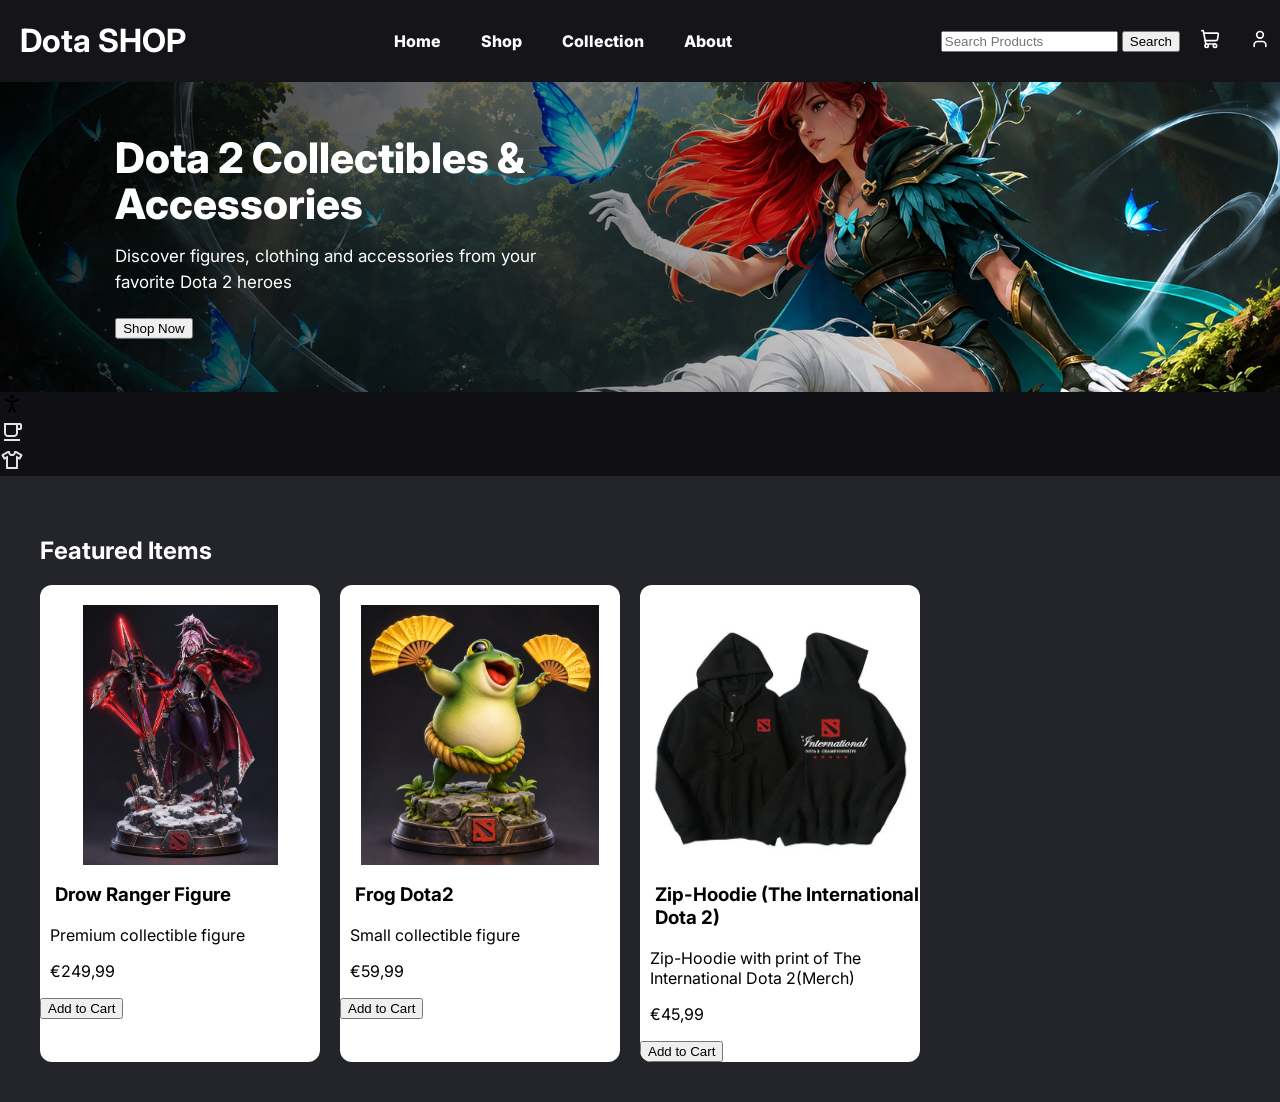
==== index.html @ 765a8b44 "Update Wallpaper, hover, gradient css" ====
<!doctype html>
<html lang="en">
  <head>
    <meta charset="UTF-8" />
    <meta name="viewport" content="width=device-width, initial-scale=1.0" />
    <link rel="stylesheet" href="./style/style.css">
    <title>Dota SHOP</title>
  </head>

  <body>
    <header class="header">
      <h1 class="head-text"><a href="index.html">Dota SHOP</a></h1>
      <nav class="navigation">
        <ul class="nav-list">
          <li class="style_list"><a href="">Home</a></li>
          <li class="style_list"><a href="./shop.html">Shop</a></li>
          <li class="style_list"><a href="">Collection</a></li>
          <li class="style_list"><a href="">About</a></li>
        </ul>
      </nav>
      <div class="header-actions">
        <form class="search-form" role="search">
          <input
            class="search_field"
            type="search"
            placeholder="Search Products"
            aria-label="Search Products"
          />
          <button class="search" type="submit">Search</button>
        </form>
        <a class="" href="basket.html">
          <img
            class="basket"
            src="./icons/index1/shopping-cart.svg"
            alt="icon of basket"
          />
        </a>
        <a class="" href="user.html">
          <img
            class="account"
            src="./icons/index1/user.svg"
            alt="icon of account icon "
          />
        </a>
      </div>
    </header>
    <main class="main">
      <section class="hero">
        <div class="hero-content">
          <h2 class="content-text"> Dota 2 Collectibles & Accessories</h2>
          <p>
            Discover figures, clothing and accessories from your favorite Dota 2
            heroes
          </p>
          <button class = "shop-button" type="button">Shop Now</button>
        </div>
        <div class="hero-image">
          <img src="./images/main_walpaper.png" alt="wallpaper-image" />
        </div>
      </section>
      <section class = "categories"> 
        <div class = "figures">
            <img src = "./icons/index1/figur.svg" alt = "icon of figures">
        </div>
        <div class = "accessories">
            <img src = "./icons/index1/accessories.svg" alt = "icon of accessories">

        </div>
        <div class = "clothing">
            <img src = "./icons/index1/clothing.svg" alt = "icon of clothing">

        </div>
      </section>
      <section class = "featured">
        <h2 >Featured Items</h2>
        <div class = "products-container">
            <article class="products-card drow-ranger">
                <img src="./images/drow_ranger.png" alt="Drow-ranger">
                <div class="products-info">
                    <h3>Drow Ranger Figure</h3>
                    <p>Premium collectible figure</p>
                    <p class = "price">€249,99</p>
                    <button type = "button">Add to Cart </button>
                </div>
            </article>
            <article class="products-card frog">
                <img src="./images/frog.png" alt="frog">
                <div class="products-info">
                    <h3>Frog Dota2</h3>
                    <p>Small collectible figure</p>
                    <p class="price">€59,99</p>
                    <button type="button">Add to Cart</button>
                </div>
            </article>
            <article class="products-card hoodie ">
                <img src="./images/hoodie.jpg" alt="hoodie"> 
                <div class = "products-info">
                    <h3>Zip-Hoodie (The International Dota 2)</h3>
                    <p>Zip-Hoodie with print of The International Dota 2(Merch)</p>
                    <p class = "price">€45,99</p>
                    <button type="button">Add to Cart</button>
                </div>   
            </article>
        </div>
        
        
      </section>
    </main>
    <footer class="footer"></footer>
  </body>
</html>
---- style/style.css ----
@import url('https://fonts.googleapis.com/css2?family=Inter:ital,opsz,wght@0,14..32,100..900;1,14..32,100..900&display=swap');

* {
    box-sizing: border-box;
}
html, body{
    margin:0;
    padding: 0;
    width: 100%;
}

body{
    background-color: #101014;
    color: white;
    font-family: 'Inter', sans-serif;
}

.basket{
    width: 30px;
    height: 30px;
    filter: invert(1);
    padding-right: 10px;
 


}
.account{
    width: 30px;
    height: 30px;
    filter: invert(1);
    padding-right: 10px;
     
}

.head-text a{
    color:white;
    font-family: 'Inter', sans-serif;
    font: weight 700;
    padding-left: 20px;
    text-decoration: none;
}



.header{
    display: flex;
    justify-content: space-between;
    align-items: center;
    gap:15px 40px;
    background-color: #151519;
    
}
.nav-list{
    padding-top: 15px;
    display: flex;
    gap:40px;
    list-style: none;
    padding: 0;
    margin:0;
    
}

.nav-list a{
    color:white;
    text-decoration: none;
    font-family: 'Inter';
    font-weight: 800;
}

.header-actions{
    display: flex;
    gap: 20px;
    align-items: center;
    
}

.hero{
    position: relative;
    height: 310px;
    overflow:hidden;
    background-color: #151519;

}
.hero-image{
    width: 100%;
    height: 100%;

}
.hero-image img{
    width: 100%;
    height: 100%;
    object-fit: cover;
    object-position: center 30%;
}
.hero-content{
    position: absolute;
    top: 50%;
    left: 9%;
    transform: translateY(-50%);
    z-index: 2;
    max-width: 480px;
    color:white
}

.hero::before{
    content: "";
    position: absolute;
    inset:0;
    background: linear-gradient(90deg,rgba(0,0,0,0.85) 0%, rgba(0,0,0,0.45) 45%, transparent 80%);
    z-index: 1;
    pointer-events: none;
}
.hero-content h2 {
    font-family: 'Inter', sans-serif;
    font-size: 42px;
    font-weight: 800;
    line-height: 1.1;
    margin: 0 0 15px;
}
.hero-content p{
    font-family: 'Inter', sans-serif;
    font-size: 17px;
    line-height: 1.5;
    color: white;
    margin-bottom: 22px;
}


.featured{
    padding: 40px;

}
.products-card{
    width:280px;
    background-color: white;
    border-radius: 12px;
    
    overflow:hidden;
    
}
.products-card img{
    padding-top: 20px ;
    display: block;
    width: 100%;
    height:280px;
    object-fit: contain;
}

.products-container{
    display:flex;
    gap:20px;
    flex-wrap: wrap;
  
}




.products-info h3{
    color:black;
    font-family: 'Inter', sans-serif;
    padding-left: 15px
    
}

.products-info p{
    color:black;
    font-family: 'Inter', sans-serif;
    padding-left: 10px;

}

.featured{
    background-color: #24242b;
}

.featured h2{
    font-family: 'Inter', sans-serif;
    color: white;

}
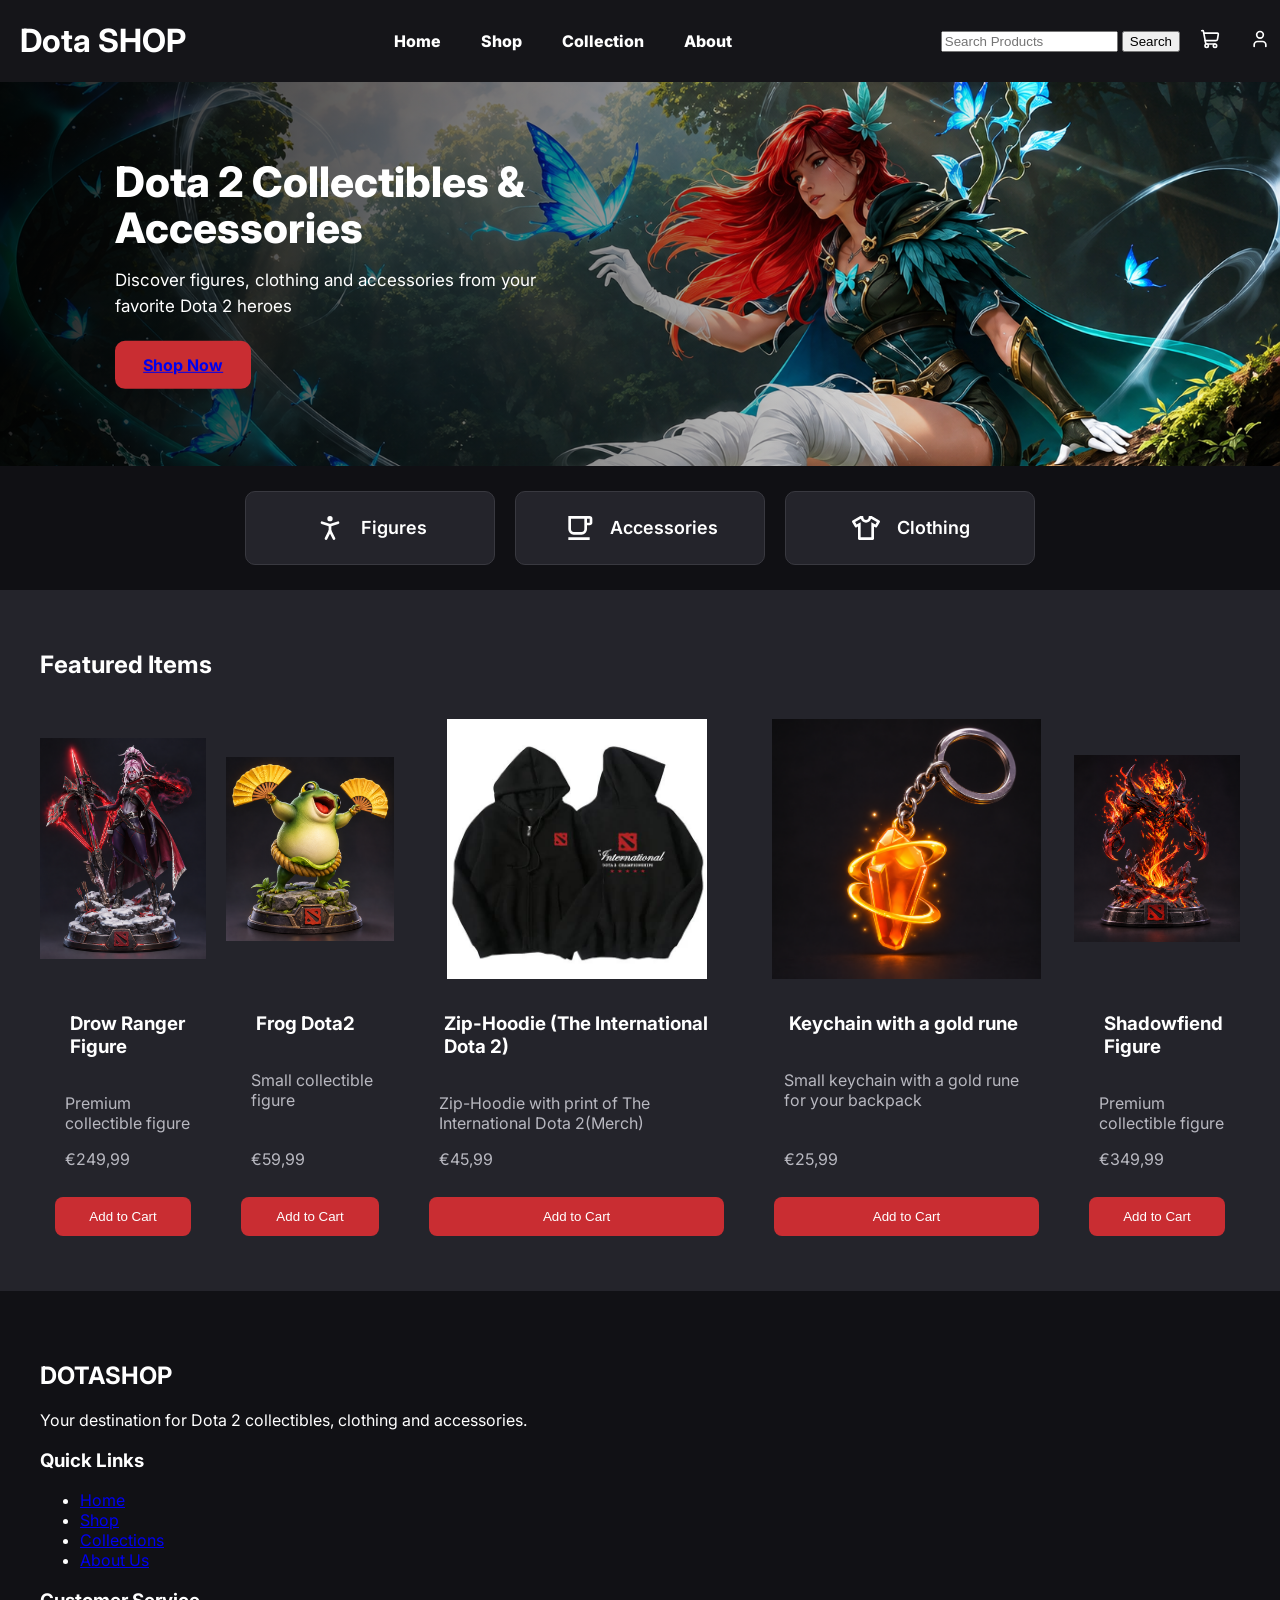
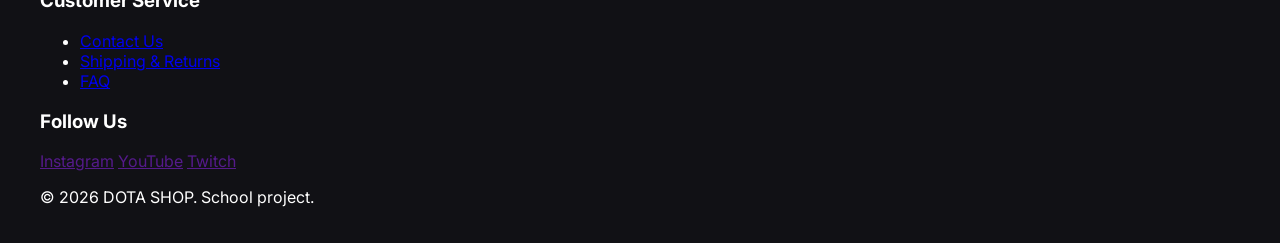
==== commit 9c19a8a2: "Update footer, 2 new products, style" ====
--- a/index.html
+++ b/index.html
@@ -52,7 +52,7 @@
             Discover figures, clothing and accessories from your favorite Dota 2
             heroes
           </p>
-          <button class = "shop-button" type="button">Shop Now</button>
+          <button class = "shop-button" type="button"><a href="./shop.html">Shop Now</a></button>
         </div>
         <div class="hero-image">
           <img src="./images/main_walpaper.png" alt="wallpaper-image" />
@@ -61,14 +61,16 @@
       <section class = "categories"> 
         <div class = "figures">
             <img src = "./icons/index1/figur.svg" alt = "icon of figures">
+            <span>Figures</span>
         </div>
         <div class = "accessories">
             <img src = "./icons/index1/accessories.svg" alt = "icon of accessories">
+            <span>Accessories</span>
 
         </div>
         <div class = "clothing">
             <img src = "./icons/index1/clothing.svg" alt = "icon of clothing">
-
+            <span>Clothing</span>
         </div>
       </section>
       <section class = "featured">
@@ -101,11 +103,65 @@
                     <button type="button">Add to Cart</button>
                 </div>   
             </article>
+            <article class="products-card keychain">
+              <img src="./images/gold_keycharm.png" alt="gold">
+              <div class="products-info">
+                <h3>Keychain with a gold rune</h3>
+                <p>Small keychain with a gold rune for your backpack</p>
+                <p class="price">€25,99</p>
+                <button type = "button">Add to Cart</button>
+              </div>
+            </article>
+            <article class = "products-card shadow_fiend">
+               <img src="./images/shadow_fiend.png" alt="shadow_fiend">
+            <div class = "products-info">
+              <h3>Shadowfiend Figure</h3>
+              <p>Premium collectible figure</p>
+              <p class="price">€349,99</p>
+              <button type = "button">Add to Cart</button>
+            </div>
+            </article>
         </div>
-        
-        
       </section>
     </main>
-    <footer class="footer"></footer>
+    <footer class="footer">
+      <div class="footer-container">
+        <div class="footer-brand">
+          <h2>DOTA<span>SHOP</span></h2>
+          <p> Your destination for Dota 2 collectibles,
+            clothing and accessories.
+          </p>
+        </div>
+        <div class="footer-links">
+          <h3>Quick Links</h3>
+          <ul>
+            <li><a href="./index.html">Home</a></li>
+            <li><a href="./shop.html">Shop</a></li>
+            <li><a href="./collection.html">Collections</a></li>
+            <li><a href="./about.html">About Us</a></li>
+          </ul>
+        </div>
+        <div class="footer-service">
+          <h3>Customer Service</h3>
+          <ul>
+            <li><a href="./contact.html">Contact Us</a></li>
+            <li><a href="./shipping.html">Shipping & Returns</a></li>
+            <li><a href="./faq.html">FAQ</a></li>
+          </ul>
+        </div>
+        <div class="footer-social">
+          <h3>Follow Us</h3>
+          <div class="social-icons">
+            <a href="" arial-label="Instagram">Instagram</a>
+            <a href="" aria-label="YouTube">YouTube</a>
+            <a href="" aria-label="Twitch">Twitch</a>
+          </div>
+        </div>
+      </div>
+      <div class="footer-bottom">
+        <p>© 2026 DOTA SHOP. School project.</p>
+
+      </div>
+    </footer>
   </body>
 </html>
--- a/style/style.css
+++ b/style/style.css
@@ -36,7 +36,7 @@
 .head-text a{
     color:white;
     font-family: 'Inter', sans-serif;
-    font: weight 700;
+    font-weight: 700;
     padding-left: 20px;
     text-decoration: none;
 }
@@ -75,9 +75,39 @@
     
 }
 
+.shop-button{
+    display: inline-flex;
+    align-items: center;
+    justify-content: center;
+    gap:15px;
+    padding: 14px 28px;
+    background-color: #c92d32;
+    color: white;
+    text-decoration: none;
+    font-family: 'Inter', sans-serif;
+    font-size: 16px;
+    font-weight: 700;
+    border: none;
+    border-radius: 10px;
+    cursor: pointer;
+    transition: background-color 0.3s ease, transform 0.3s ease, box-shadow 0.3s ease;
+}
+.shop-button:hover{
+    background-color: #e43c42;
+    transform: translate(-3px);
+    box-shadow: 0 6px 20px rgba(201,45,50,0.4);
+}
+.shop-button:active{
+    transform: translate(0);
+}
+.shop-button:focus-visible{
+    outline: 2px solid white;
+    outline-offset: 4px;
+}
+
 .hero{
     position: relative;
-    height: 310px;
+    height: clamp(310px, 30vw, 500px);
     overflow:hidden;
     background-color: #151519;
 
@@ -91,7 +121,7 @@
     width: 100%;
     height: 100%;
     object-fit: cover;
-    object-position: center 30%;
+    object-position: center 20%;
 }
 .hero-content{
     position: absolute;
@@ -127,17 +157,34 @@
 }
 
 
-.featured{
-    padding: 40px;
-
-}
+
 .products-card{
-    width:280px;
-    background-color: white;
-    border-radius: 12px;
-    
-    overflow:hidden;
-    
+    display: flex;
+    flex-direction: column;
+    
+}
+.products-info {
+    display: flex;
+    flex-direction: column;
+    flex:1;
+    padding:15px;
+}
+.products-info .price {
+    margin-top: auto;
+}
+
+.products-info button{
+    background-color: #c92d32;
+    color: white;
+    border:none;
+    border-radius: 8px;
+    padding: 12px;
+    cursor: pointer;
+    margin-top: 12px;
+}
+
+.products-info button:hover{
+    background-color: #e43c42;
 }
 .products-card img{
     padding-top: 20px ;
@@ -149,30 +196,86 @@
 
 .products-container{
     display:flex;
+    grid-template-columns: repeat(5, minmax(0,1fr));
     gap:20px;
-    flex-wrap: wrap;
-  
-}
-
+}
+
+@media (max-width:1100px){
+    .products-container {
+        grid-template-columns: repeat(3, minmax(0,1fr));
+    }
+}
+
+@media (max-width: 650px){
+    .products-container {
+        grid-template-columns: repeat(1, minmax(0,1fr));
+    }
+}
+
+
+.categories{
+    display: flex;
+    justify-content: center;
+    gap: 20px;
+    padding: 25px 40px;
+    background-color: #101014;
+}
+
+.categories > div {
+    display: flex;
+    align-items: center;
+    justify-content: center;
+    gap: 15px;
+    width: 250px;
+    padding: 20px;
+    background-color: #24242b;
+    border: 1px solid #393940;
+    border-radius: 10px;
+
+    transition: border-color 0.3s ease;
+
+}
+.categories > div:hover{
+    border-color: #c92d32;
+}
+
+.categories img {
+    width: 32px;
+    height: 32px;
+    filter: brightness(0) invert(1);
+}
+
+.categories span {
+    color: white;
+    font-size: 18px;
+    font-weight: 600;
+}
 
 
 
 .products-info h3{
-    color:black;
+    color:white;
     font-family: 'Inter', sans-serif;
     padding-left: 15px
     
 }
 
 .products-info p{
-    color:black;
+    color:#b8b8c0;
     font-family: 'Inter', sans-serif;
     padding-left: 10px;
+
+}
+.products-info price{
+    color: white;
+    font-size: 20px;
+    font-weight:700;
 
 }
 
 .featured{
     background-color: #24242b;
+    padding: 40px;
 }
 
 .featured h2{
@@ -181,3 +284,10 @@
 
 }
 
+.footer{
+    background-color: #111115;
+    color: white;
+    padding: 50px 40px 20px;
+    border-radius: 1px solid #393940;
+}
+
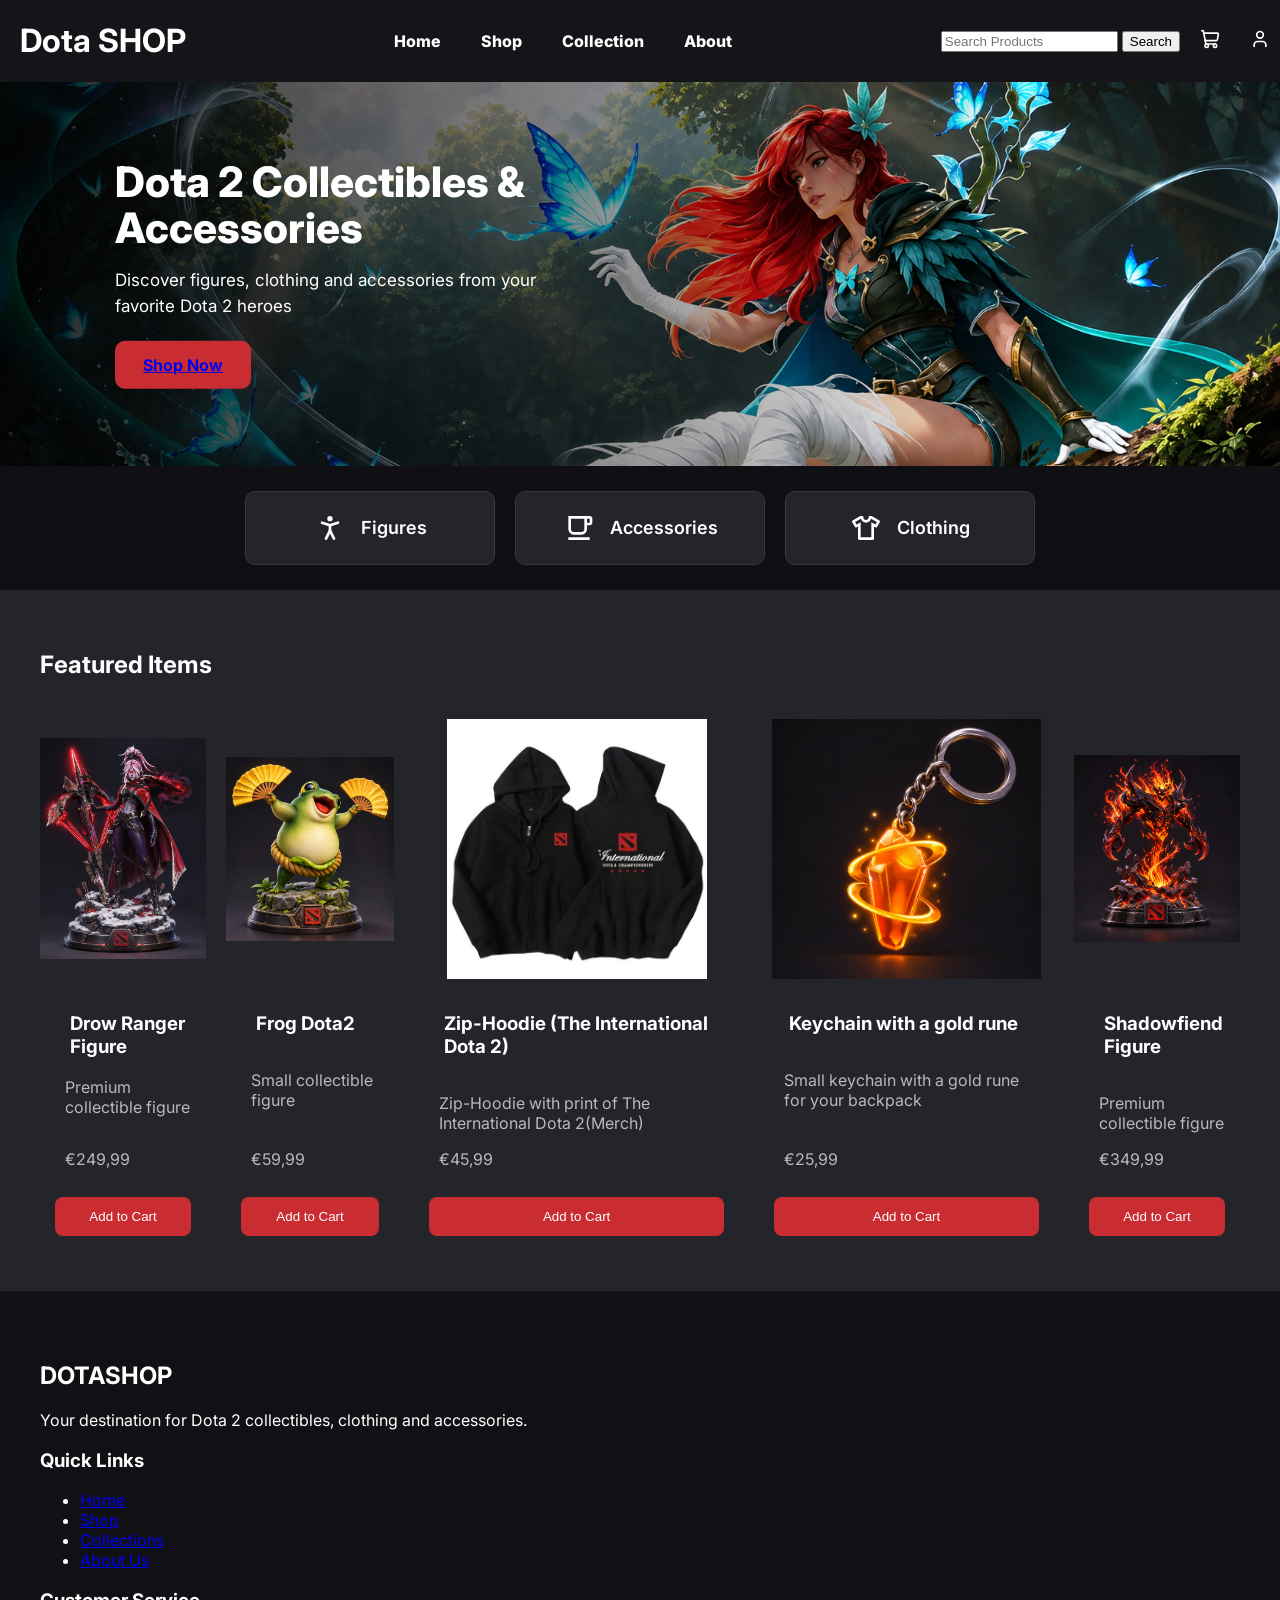
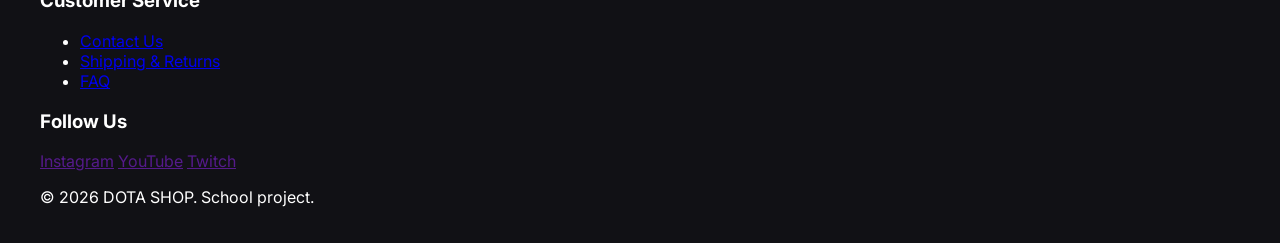
==== commit ad471f7a: "update Drow rangers page with order details" ====
--- a/index.html
+++ b/index.html
@@ -6,7 +6,6 @@
     <link rel="stylesheet" href="./style/style.css">
     <title>Dota SHOP</title>
   </head>
-
   <body>
     <header class="header">
       <h1 class="head-text"><a href="index.html">Dota SHOP</a></h1>
@@ -78,10 +77,12 @@
         <div class = "products-container">
             <article class="products-card drow-ranger">
                 <img src="./images/drow_ranger.png" alt="Drow-ranger">
+                <a href ="./products.html" class = "products-link">
                 <div class="products-info">
                     <h3>Drow Ranger Figure</h3>
                     <p>Premium collectible figure</p>
-                    <p class = "price">€249,99</p>
+                    </a>
+                    <p class = "price">€249,99</p>          
                     <button type = "button">Add to Cart </button>
                 </div>
             </article>
@@ -155,7 +156,6 @@
             <a href="" arial-label="Instagram">Instagram</a>
             <a href="" aria-label="YouTube">YouTube</a>
             <a href="" aria-label="Twitch">Twitch</a>
-          </div>
         </div>
       </div>
       <div class="footer-bottom">
--- a/style/style.css
+++ b/style/style.css
@@ -74,6 +74,7 @@
     align-items: center;
     
 }
+
 
 .shop-button{
     display: inline-flex;
@@ -272,6 +273,15 @@
     font-weight:700;
 
 }
+.products-link{
+    text-decoration: none;
+    color:inherit;
+
+}
+
+.products-link:hover h3{
+    color:#c92d32;
+}
 
 .featured{
     background-color: #24242b;
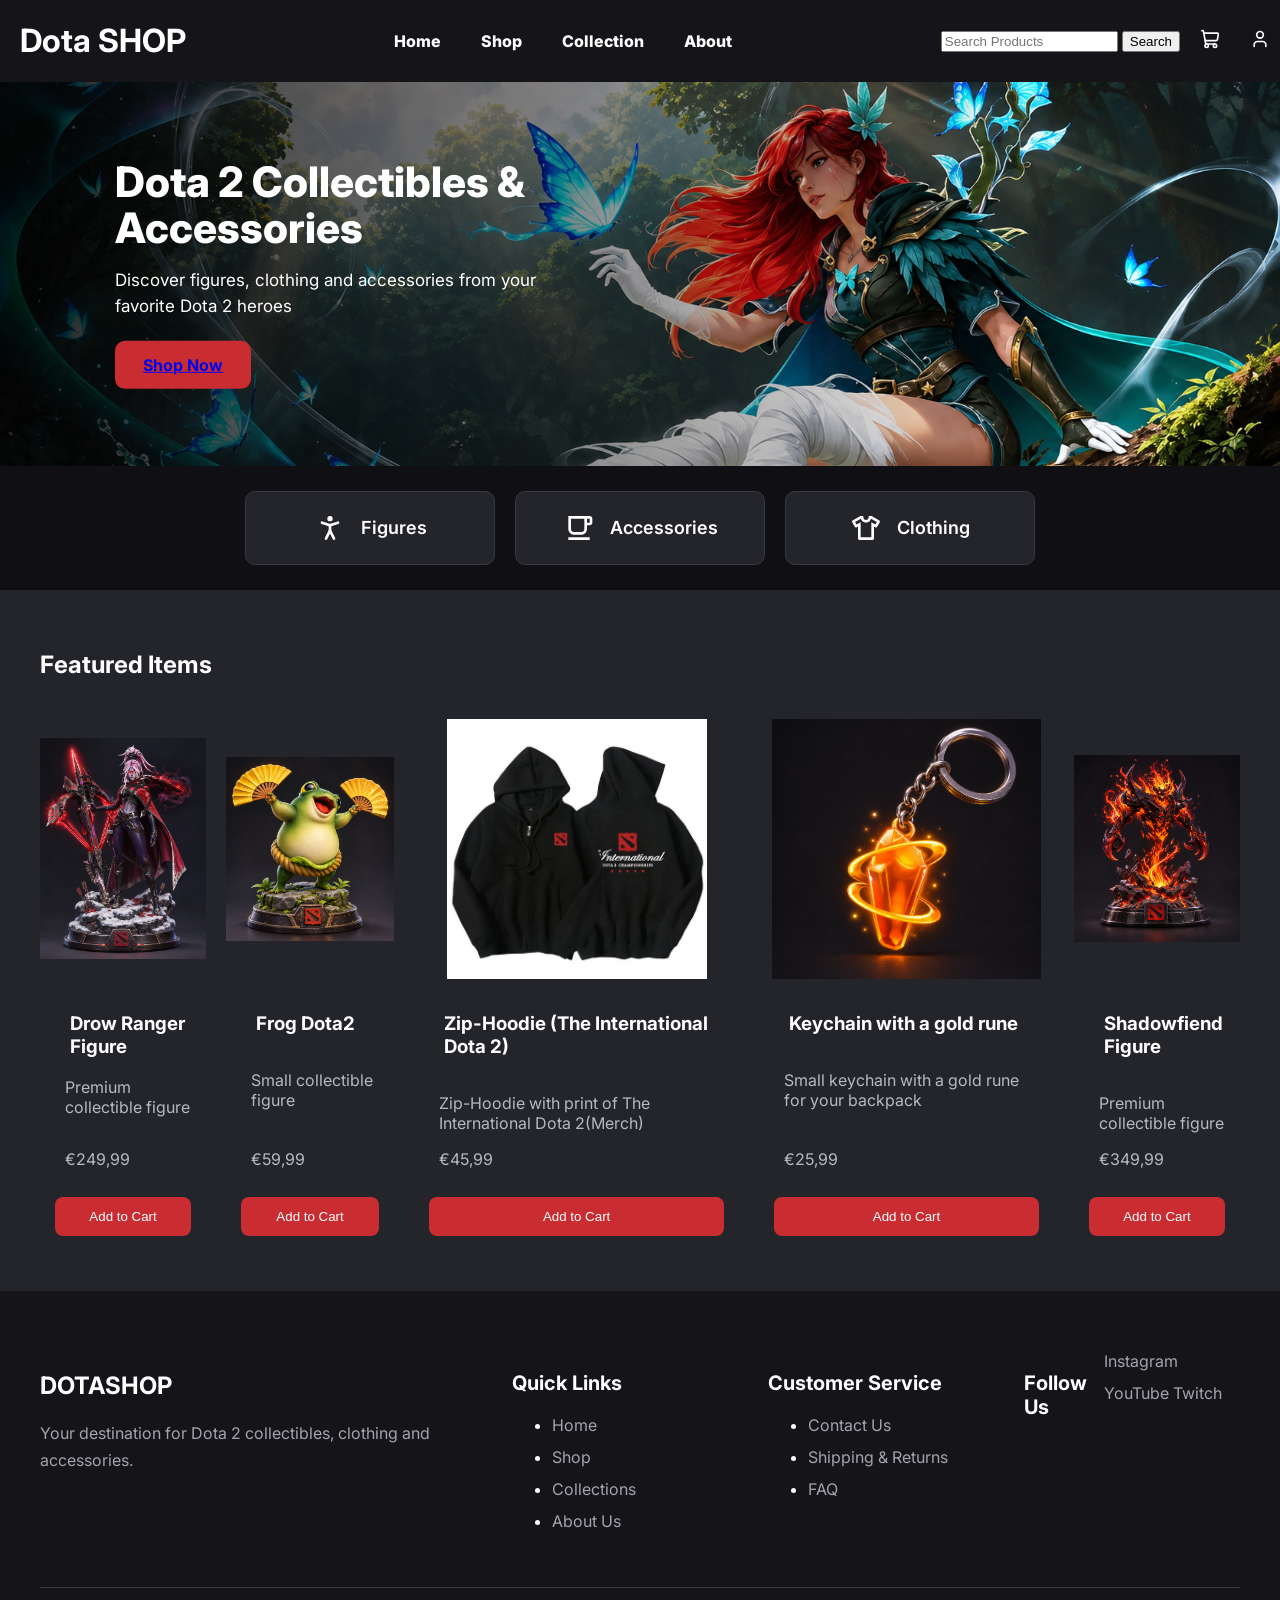
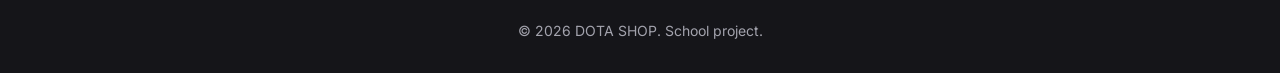
==== commit 4c60314b: "Update Product and  Footer Styles" ====
--- a/index.html
+++ b/index.html
@@ -158,6 +158,7 @@
             <a href="" aria-label="Twitch">Twitch</a>
         </div>
       </div>
+      </div>
       <div class="footer-bottom">
         <p>© 2026 DOTA SHOP. School project.</p>
 
--- a/style/style.css
+++ b/style/style.css
@@ -294,10 +294,71 @@
 
 }
 
-.footer{
-    background-color: #111115;
-    color: white;
-    padding: 50px 40px 20px;
-    border-radius: 1px solid #393940;
-}
-
+
+footer {
+    background-color: #151519;
+    padding:60px 40px 20px;
+    color: white;
+
+}
+.footer-container{
+    display: grid;
+    grid-template-columns: 2fr 1fr 1fr 1fr;
+    gap: 40px;
+    max-width: 1200px;
+    margin: 0 auto;
+}
+
+.footer-container h3{
+    font-size: 20px;
+    margin-bottom: 20px;
+}
+.footer-container p{
+    color: #a3a3ad;
+    line-height: 1.7;
+}
+.footer-container a{
+    display: block;
+    color: #a3a3ad;
+    text-decoration: none;
+    margin-bottom: 12px;
+    transition: color 0.3s ease;
+
+}
+.footer-container a:hover{
+    color: #c92d32;
+}
+.footer-social{
+    display: flex;
+    gap:15px;
+}
+
+.footer-social a {
+    display: inline-flex;
+    align-items: center;
+    justify-content: center;
+}
+
+.footer-bottom{
+    border-top: 1px solid #393940;
+    margin-top: 40px;
+    padding-top: 20px;
+    text-align: center;
+    color: #a3a3ad;
+    font-size: 14px;
+}
+
+@media (max-width: 900px){
+    .footer-container{
+        grid-template-columns: repeat(2, 1fr);
+    }
+}
+
+@media (max-width: 600px){
+    .footer-container{
+        grid-template-columns: 1fr;
+    }
+    footer{
+        padding:40px 20px 20px;
+    }
+}
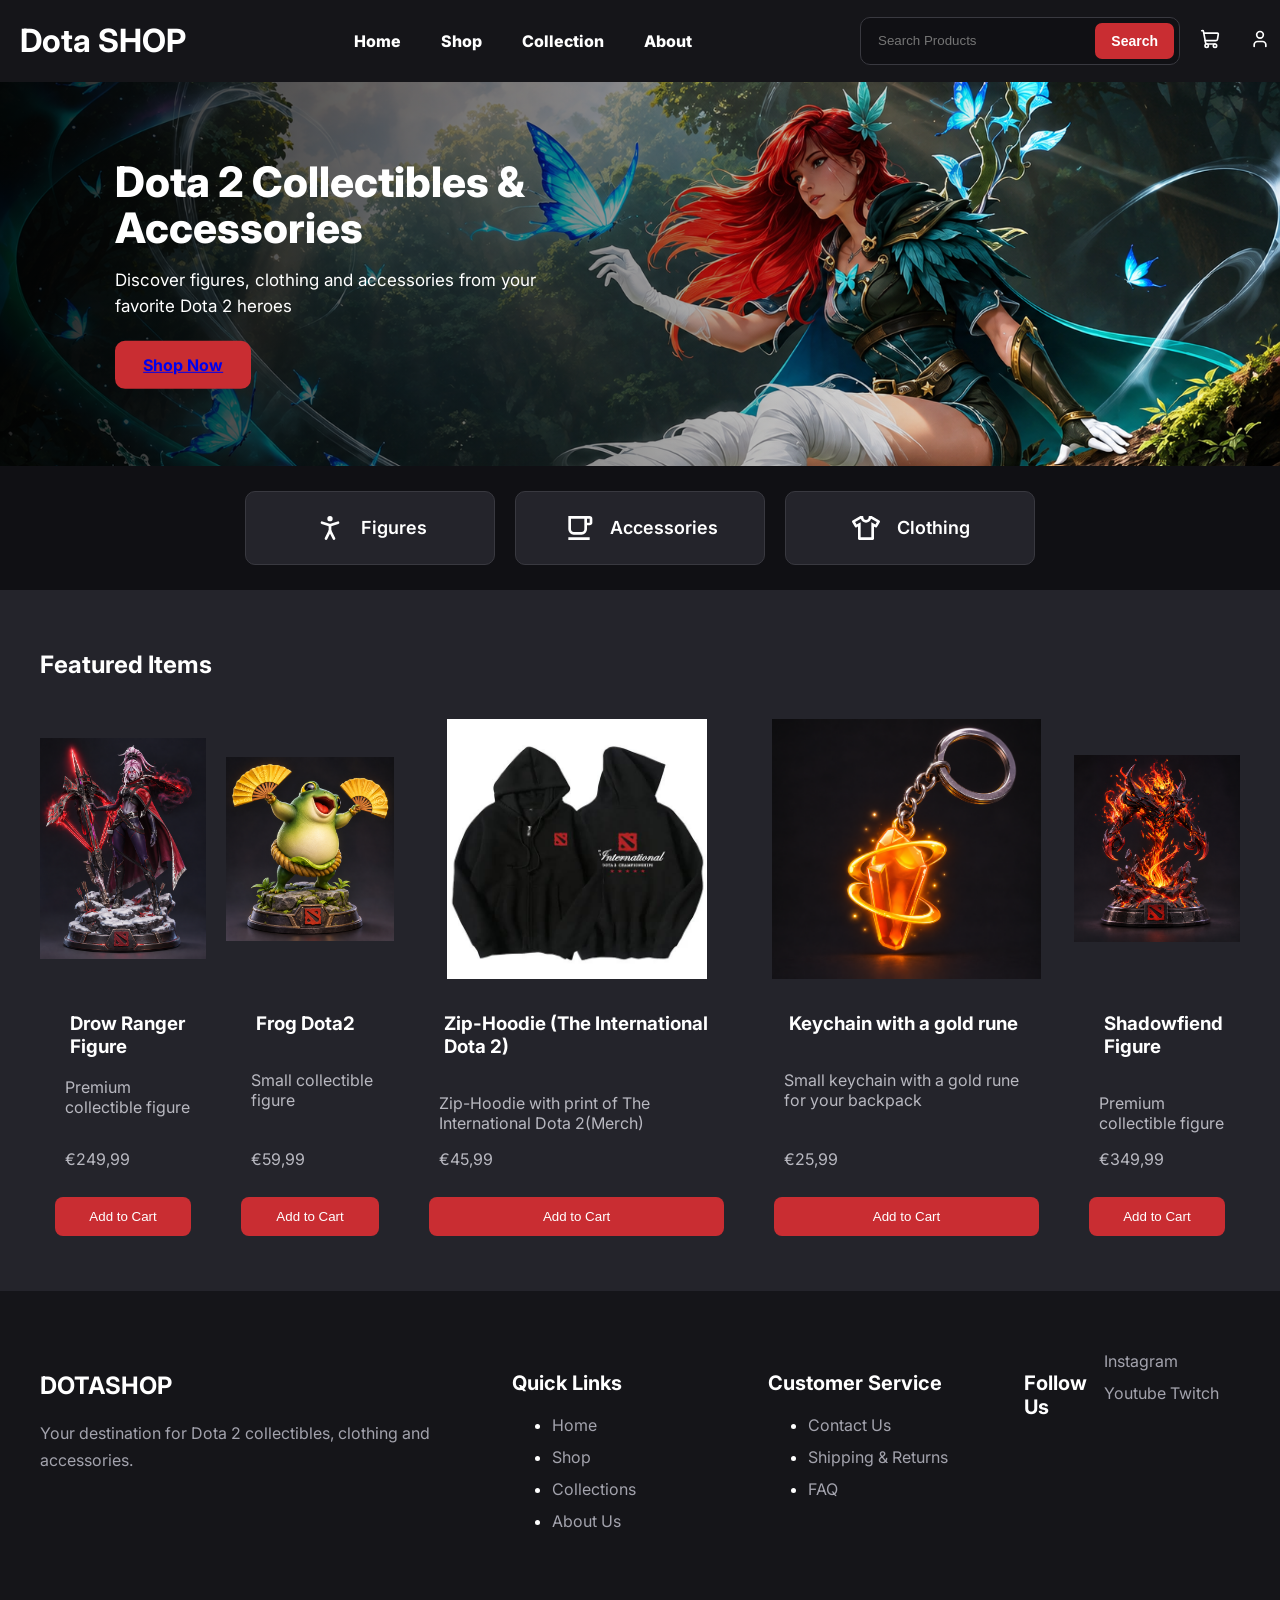
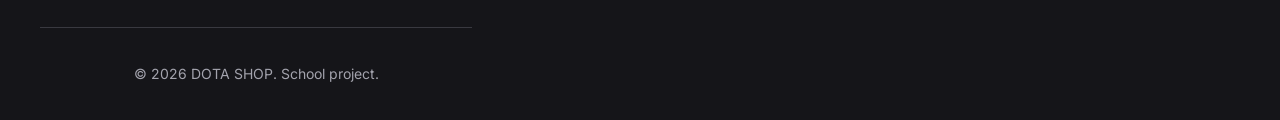
==== commit 5c278ae1: "update Styles of search bar and button" ====
--- a/index.html
+++ b/index.html
@@ -153,15 +153,14 @@
         <div class="footer-social">
           <h3>Follow Us</h3>
           <div class="social-icons">
-            <a href="" arial-label="Instagram">Instagram</a>
-            <a href="" aria-label="YouTube">YouTube</a>
-            <a href="" aria-label="Twitch">Twitch</a>
-        </div>
+            <a href="">Instagram</a>
+            <a href="">Youtube</a>
+            <a href="">Twitch</a>
+          
       </div>
       </div>
       <div class="footer-bottom">
         <p>© 2026 DOTA SHOP. School project.</p>
-
       </div>
     </footer>
   </body>
--- a/style/style.css
+++ b/style/style.css
@@ -73,6 +73,52 @@
     gap: 20px;
     align-items: center;
     
+}
+
+
+.search-form{
+    display: flex;
+    align-items: center;
+    gap:10px;
+    width:320px;
+    padding: 5px;
+    background-color: #101014;
+    border: 1px solid #393940;
+    border-radius: 10px;
+    transition: border-color 0.3s ease;
+}
+
+.search_field{
+    flex:1;
+    min-width: 0;
+    padding: 10px 12px;
+    background-color: transparent;
+    border:none;
+    outline: none;
+}
+.search{
+    padding: 10px 16px;
+    background-color: #c92d32;
+    color:white;
+    border:none;
+    border-radius: 7px;
+    font-size: 14px;
+    font-weight: 600;
+    cursor: pointer;
+    transition: background-color 0.3s ease;
+    
+}
+.search:hover{
+    background-color: #e43c42;
+}
+.search-form:focus-within{
+    border-color: #c92d32
+
+}
+@media(max-width:900px){
+    .search-form{
+        width:240px;
+    }
 }
 
 
@@ -333,6 +379,8 @@
     gap:15px;
 }
 
+
+
 .footer-social a {
     display: inline-flex;
     align-items: center;
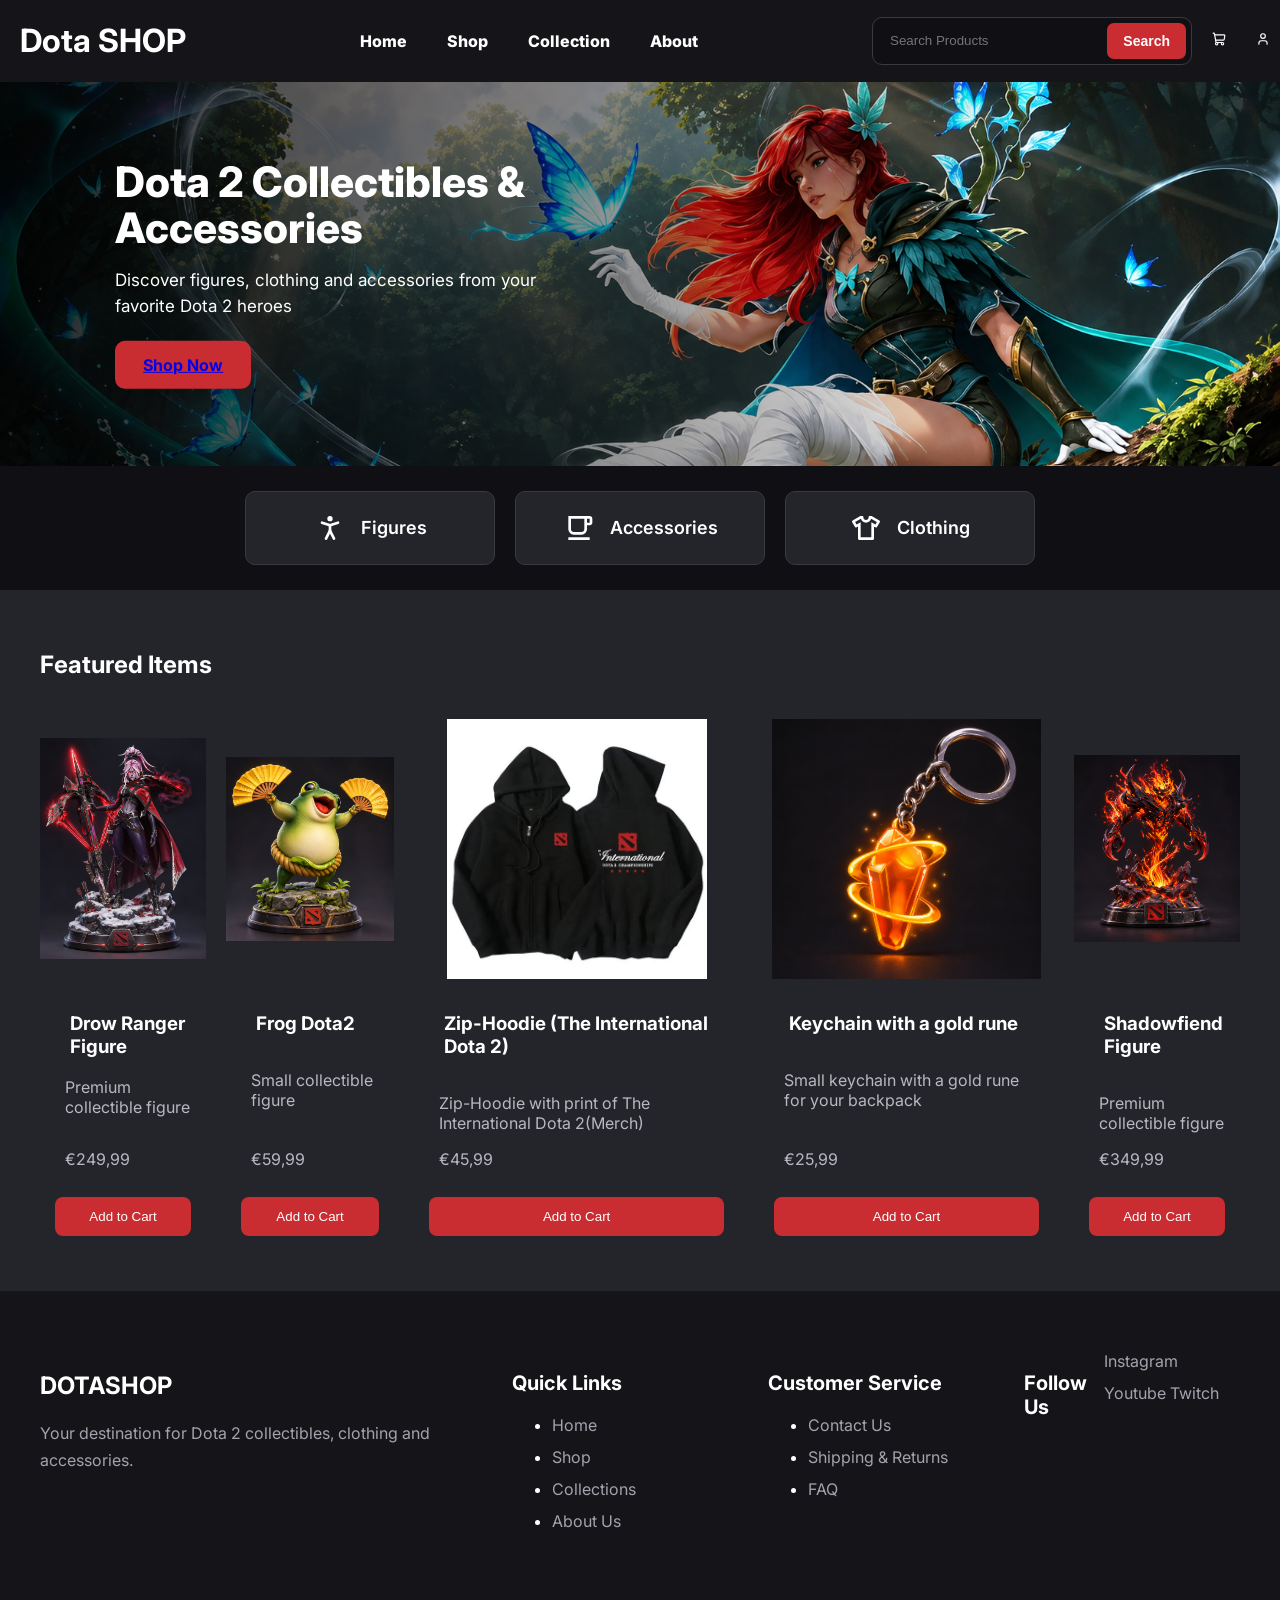
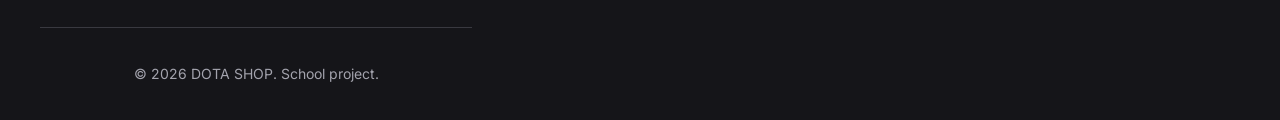
==== commit 61800ab6: "update finished with about page correct some fouts in shop page" ====
--- a/index.html
+++ b/index.html
@@ -4,6 +4,7 @@
     <meta charset="UTF-8" />
     <meta name="viewport" content="width=device-width, initial-scale=1.0" />
     <link rel="stylesheet" href="./style/style.css">
+    <link rel="icon" type="image/png" href="./icons/website_logo.png">
     <title>Dota SHOP</title>
   </head>
   <body>
@@ -11,10 +12,10 @@
       <h1 class="head-text"><a href="index.html">Dota SHOP</a></h1>
       <nav class="navigation">
         <ul class="nav-list">
-          <li class="style_list"><a href="">Home</a></li>
+          <li class="style_list"><a href="./index.html">Home</a></li>
           <li class="style_list"><a href="./shop.html">Shop</a></li>
           <li class="style_list"><a href="">Collection</a></li>
-          <li class="style_list"><a href="">About</a></li>
+          <li class="style_list"><a href="./about.html">About</a></li>
         </ul>
       </nav>
       <div class="header-actions">
--- a/style/style.css
+++ b/style/style.css
@@ -31,6 +31,26 @@
     filter: invert(1);
     padding-right: 10px;
      
+}
+
+.basket,
+.account{
+    width:24px;
+    height: 24px;
+    filter: brightness(0) invert(1);
+    cursor:pointer;
+    transition: transform 0.3s ease, filter 0.3s ease;
+}
+
+.basket:hover{
+    transform: scale(1.2);
+    filter: brightness(0) saturate(100%) invert(25%) sepia(85%) saturate(1800%) hue-rotate(340deg);
+}
+
+.account:hover{
+    transform: scale(1.2);
+    filter: brightness(0) saturate(100%) invert(25%) sepia(85%) saturate(1800%) hue-rotate(340deg);
+    
 }
 
 .head-text a{
@@ -409,4 +429,6 @@
     footer{
         padding:40px 20px 20px;
     }
-}+}
+
+
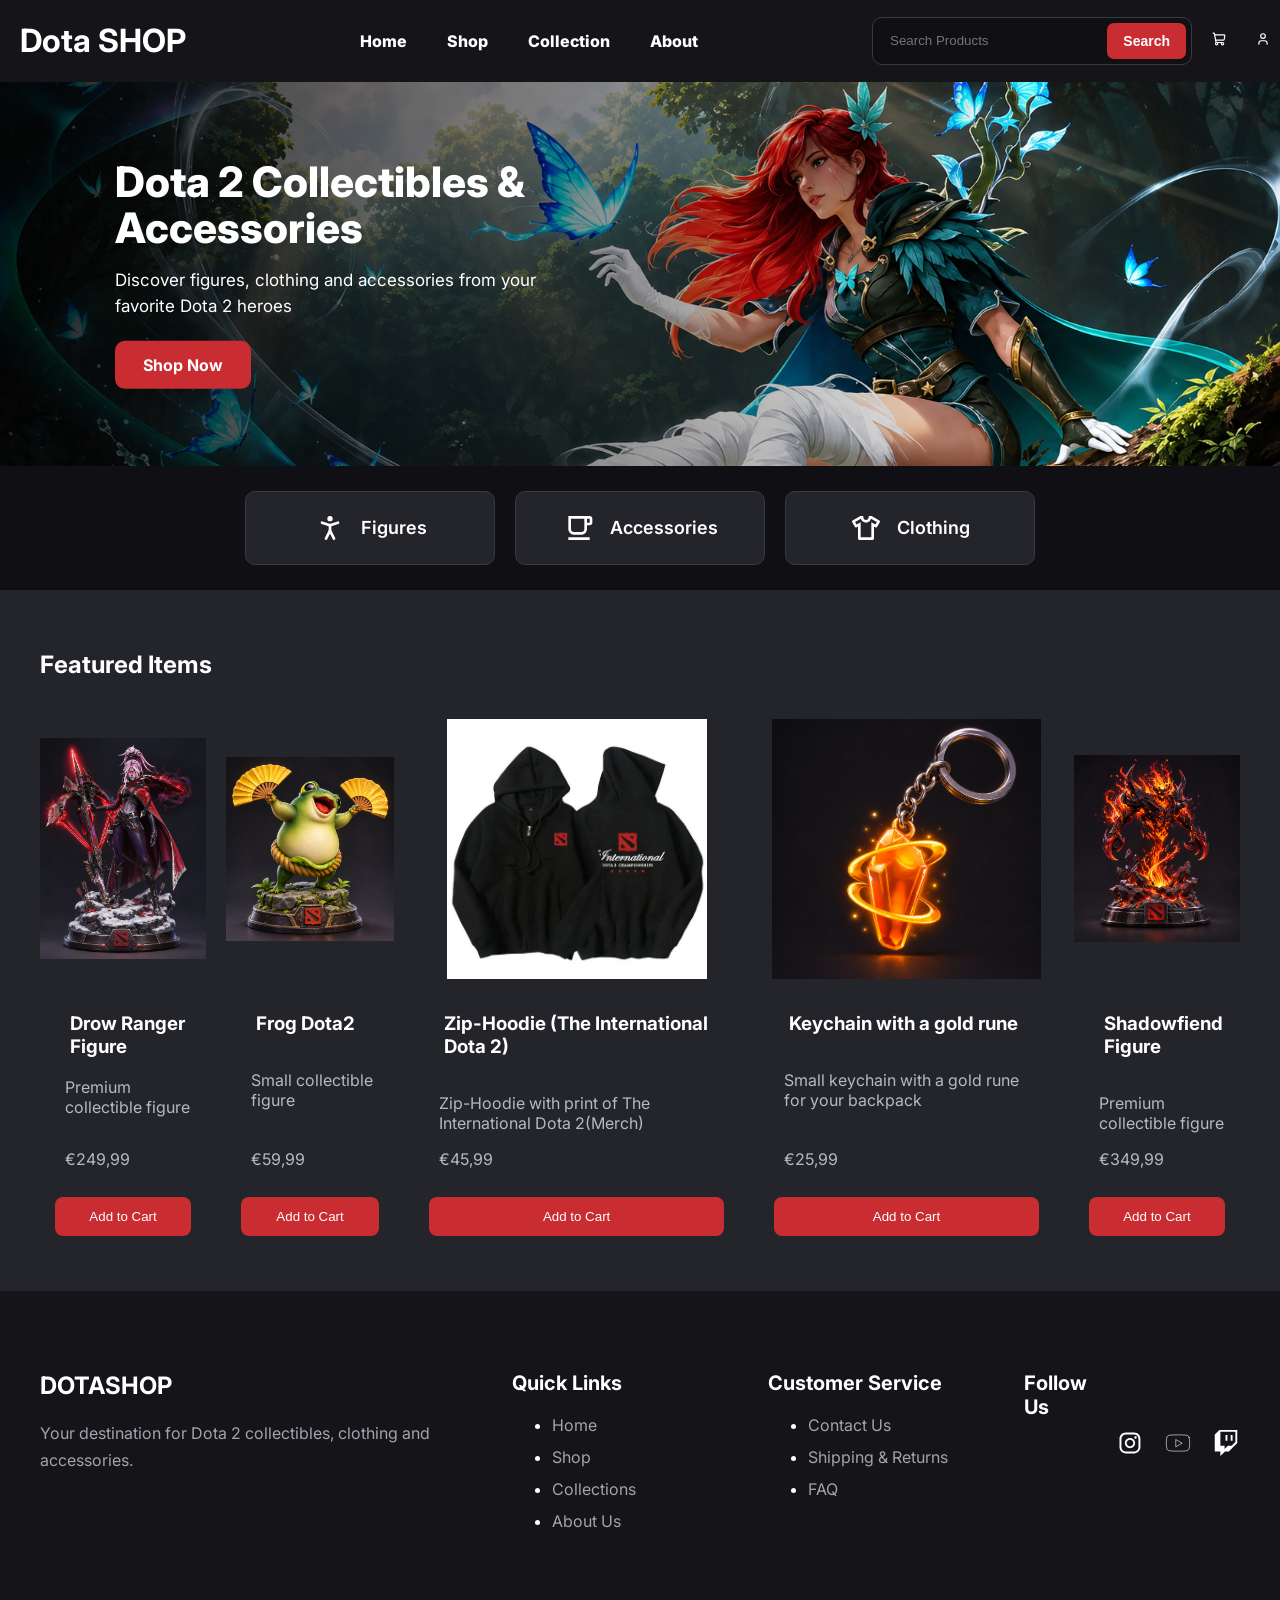
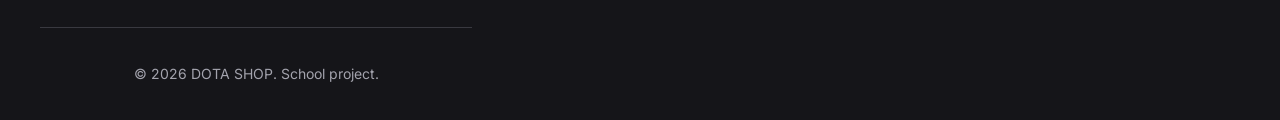
==== commit e4786858: "Bug fixed Icons and style for shop" ====
--- a/index.html
+++ b/index.html
@@ -5,6 +5,7 @@
     <meta name="viewport" content="width=device-width, initial-scale=1.0" />
     <link rel="stylesheet" href="./style/style.css">
     <link rel="icon" type="image/png" href="./icons/website_logo.png">
+    <script src="./js/js.js"></script>
     <title>Dota SHOP</title>
   </head>
   <body>
@@ -14,7 +15,7 @@
         <ul class="nav-list">
           <li class="style_list"><a href="./index.html">Home</a></li>
           <li class="style_list"><a href="./shop.html">Shop</a></li>
-          <li class="style_list"><a href="">Collection</a></li>
+          <li class="style_list"><a href="./collection.html">Collection</a></li>
           <li class="style_list"><a href="./about.html">About</a></li>
         </ul>
       </nav>
@@ -154,9 +155,15 @@
         <div class="footer-social">
           <h3>Follow Us</h3>
           <div class="social-icons">
-            <a href="">Instagram</a>
-            <a href="">Youtube</a>
-            <a href="">Twitch</a>
+            <a href="" arial-label="Instagram">
+              <img src="./icons/index1/inst.svg" aria-label="Instagram">
+            </a>
+            <a href="" aria-label="Youtube">
+              <img src="./icons/index1/youtube.svg" aria-label="Youtube">
+            </a>
+            <a href="" aria-label="Twitch">
+              <img src="./icons/index1/twitch.svg" aria-label="Twitch">
+            </a>
           
       </div>
       </div>
--- a/style/style.css
+++ b/style/style.css
@@ -115,6 +115,7 @@
     background-color: transparent;
     border:none;
     outline: none;
+    color:white;
 }
 .search{
     padding: 10px 16px;
@@ -149,8 +150,6 @@
     gap:15px;
     padding: 14px 28px;
     background-color: #c92d32;
-    color: white;
-    text-decoration: none;
     font-family: 'Inter', sans-serif;
     font-size: 16px;
     font-weight: 700;
@@ -170,6 +169,10 @@
 .shop-button:focus-visible{
     outline: 2px solid white;
     outline-offset: 4px;
+}
+.shop-button a{
+    text-decoration: none;
+    color:white;
 }
 
 .hero{
@@ -229,6 +232,7 @@
     display: flex;
     flex-direction: column;
     
+    
 }
 .products-info {
     display: flex;
@@ -287,6 +291,7 @@
     padding: 25px 40px;
     background-color: #101014;
 }
+
 
 .categories > div {
     display: flex;
@@ -348,6 +353,13 @@
 .products-link:hover h3{
     color:#c92d32;
 }
+.products-card{
+    transition: transform 0.3s ease;
+
+}
+.products-card:hover{
+    transform: scale(1.05);
+}
 
 .featured{
     background-color: #24242b;
@@ -399,6 +411,22 @@
     gap:15px;
 }
 
+.social-icons{
+    display:flex;
+    flex-direction: row;
+    align-items: center;
+    gap: 20px;
+
+}
+.social-icons img{
+    width: 28px;
+    height: 28px;
+    filter: brightness(0) invert(1);
+    transition: transform 0.3s ease;
+}
+.social-icons a:hover img {
+    transform: scale(1.2);
+}
 
 
 .footer-social a {
